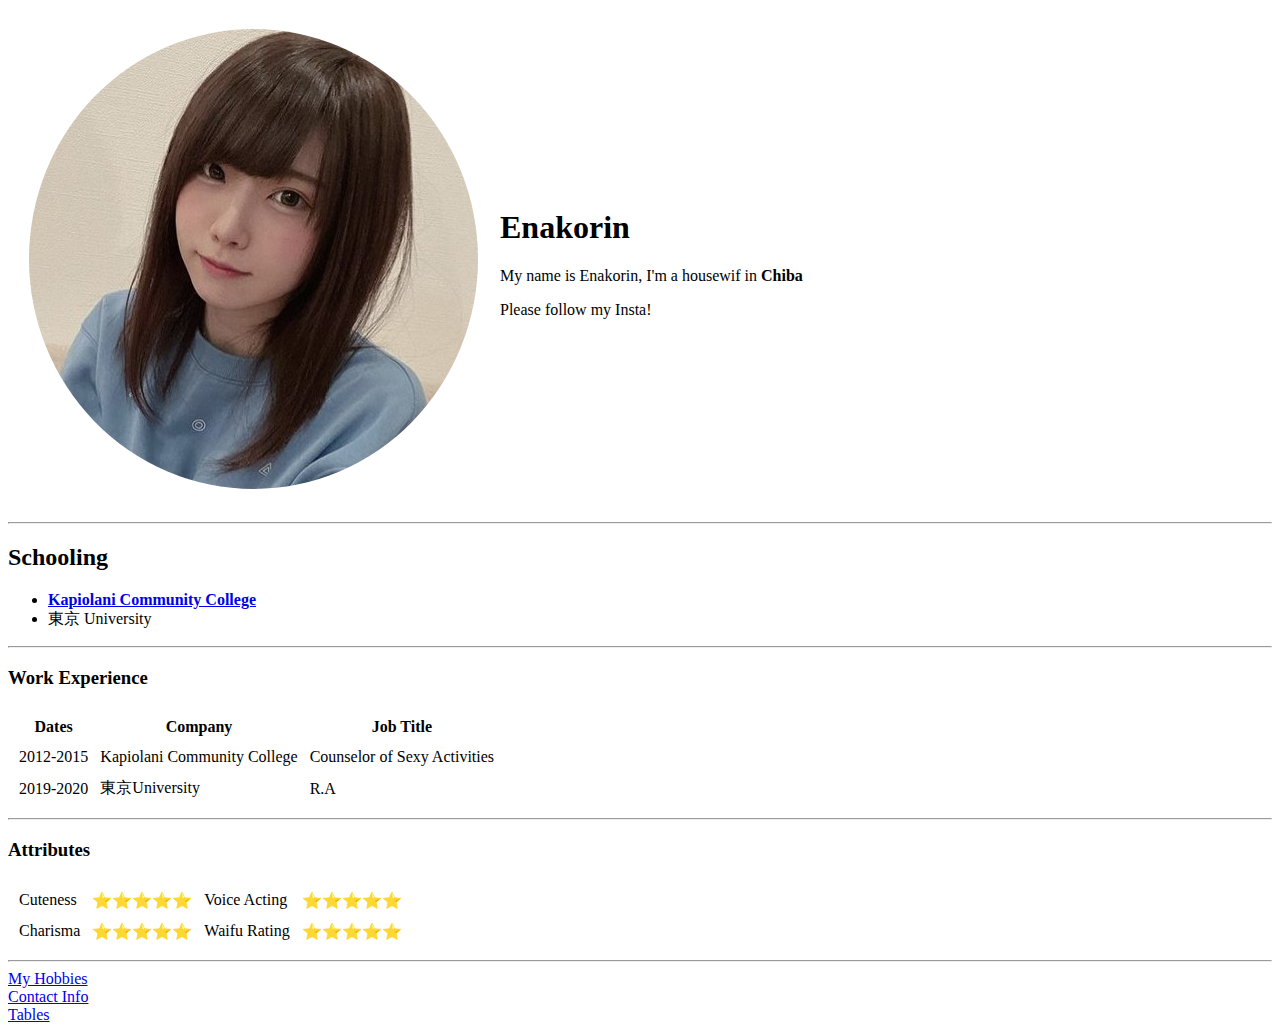
==== index.html @ 94690336 "Added Initial CV Files" ====
<!DOCTYPE html>
<html dir="ltr" lang="en"><head>
<meta http-equiv="content-type" content="text/html; charset=UTF-8">
  <style>
    .enakorin {
      border-radius: 50%;
    }
  </style>
  <meta charset="utf-8">
  <title>My Personal Site</title>
</head>

<body>
  <table cellspacing="20px">
    <tbody><tr>
      <td><img class="enakorin" src="index_files/1440519.jfif" alt="enakorin profile pic"></td>
      <td>
        <h1>Enakorin</h1>
        <p>My name is Enakorin, I'm a housewif in <strong>Chiba</strong></p>
        <p>Please follow my Insta!</p>
      </td>

    </tr>
  </tbody></table>


  <hr>
  <h2> Schooling</h2>
  <ul>
    <li><strong><a href="https://www.kapiolani.hawaii.edu/" target="#">Kapiolani Community College</a></strong></li>
    <li>東京 University</li>
  </ul>

  <hr>
  <h3>Work Experience</h3>
  <table cellspacing="10px">
    <thead>
      <tr>
        <th>Dates</th>
        <th>Company</th>
        <th>Job Title</th>
      </tr>
    </thead>
    <tbody>
      <tr>
        <td>2012-2015</td>
        <td>Kapiolani Community College</td>
        <td>Counselor of Sexy Activities</td>
      </tr>
      <tr>
        <td>2019-2020</td>
        <td>東京University</td>
        <td>R.A</td>
      </tr>
    </tbody>
  </table>

  <hr>
<h3>Attributes</h3>

<table>
              <table cellspacing="10px">
                  <tr>
                    <td>Cuteness</td>
                    <td> ⭐⭐⭐⭐⭐</td>
                    <td>Voice Acting</td>
                    <td>⭐⭐⭐⭐⭐</td>
                  </tr>

                  <tr>
                    <td>Charisma</td>
                    <td>⭐⭐⭐⭐⭐</td>
                    <td>Waifu Rating</td>
                    <td>⭐⭐⭐⭐⭐</td>
                  </tr>
              </table>
<hr>
                <a href="file:///C:/Users/pupuk/Desktop/Udemy/Personal%20Webpage/hobbies.html" target="_blank">My Hobbies</a>
                <br>
                <a href="file:///C:/Users/pupuk/Desktop/Udemy/Personal%20Webpage/contact.html" target="_blank">Contact Info</a>
                <br>

                <a href="file:///C:/Users/pupuk/Desktop/Udemy/Personal%20Webpage/tables.html" target="_blank">Tables</a>










</body>
</html>
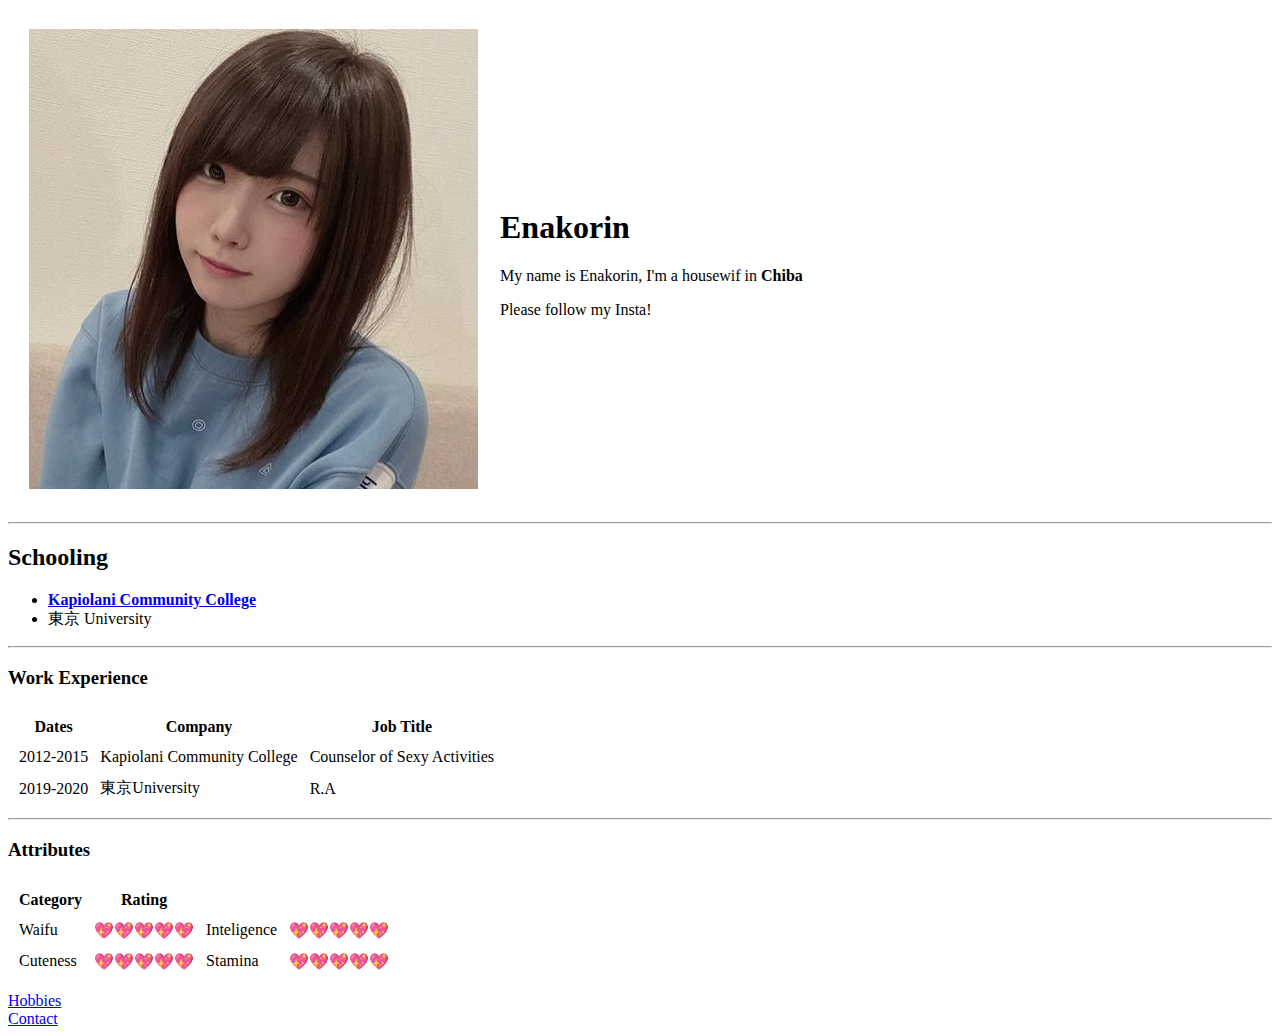
==== commit a9b45532: "Added CSS style sheet, cosmetic changes" ====
--- a/index.html
+++ b/index.html
@@ -1,13 +1,11 @@
 <!DOCTYPE html>
 <html dir="ltr" lang="en"><head>
 <meta http-equiv="content-type" content="text/html; charset=UTF-8">
-  <style>
-    .enakorin {
-      border-radius: 50%;
-    }
-  </style>
+
   <meta charset="utf-8">
   <title>My Personal Site</title>
+  <link rel="stylesheet" href="/home/me/UdemyCV/css/styles.css"
+
 </head>
 
 <body>
@@ -56,40 +54,40 @@
   </table>
 
   <hr>
-<h3>Attributes</h3>
 
-<table>
-              <table cellspacing="10px">
-                  <tr>
-                    <td>Cuteness</td>
-                    <td> ⭐⭐⭐⭐⭐</td>
-                    <td>Voice Acting</td>
-                    <td>⭐⭐⭐⭐⭐</td>
-                  </tr>
+  <h3>Attributes</h3>
+    <table  cellspacing="10px">
+      <thead>
+        <tr>
+          <th>Category</th>
+          <th>Rating</th>
+        </tr>
+        </thead>
+        <tbody>
+          <tr>
+            <td>Waifu</td>
+            <td>💖💖💖💖💖</td>  
+            <td>Inteligence</td>
+            <td>💖💖💖💖💖</td>
+          </tr>
+          <tr>
+            <td>Cuteness</td>
+            <td>💖💖💖💖💖</td>
+            <td>Stamina</td>
+            <td>💖💖💖💖💖</td>
+          </tr>
+          <tr>    
+          </tr>
+        </tbody>
+    </table>
 
-                  <tr>
-                    <td>Charisma</td>
-                    <td>⭐⭐⭐⭐⭐</td>
-                    <td>Waifu Rating</td>
-                    <td>⭐⭐⭐⭐⭐</td>
-                  </tr>
-              </table>
-<hr>
-                <a href="file:///C:/Users/pupuk/Desktop/Udemy/Personal%20Webpage/hobbies.html" target="_blank">My Hobbies</a>
-                <br>
-                <a href="file:///C:/Users/pupuk/Desktop/Udemy/Personal%20Webpage/contact.html" target="_blank">Contact Info</a>
-                <br>
-
-                <a href="file:///C:/Users/pupuk/Desktop/Udemy/Personal%20Webpage/tables.html" target="_blank">Tables</a>
+    <a href="hobbies.html" target="_blank">Hobbies</a><br>
+    <a href="contact.html" target="_blank">Contact</a>
+  
 
 
 
-
-
-
-
-
-
+  
 
 </body>
 </html>
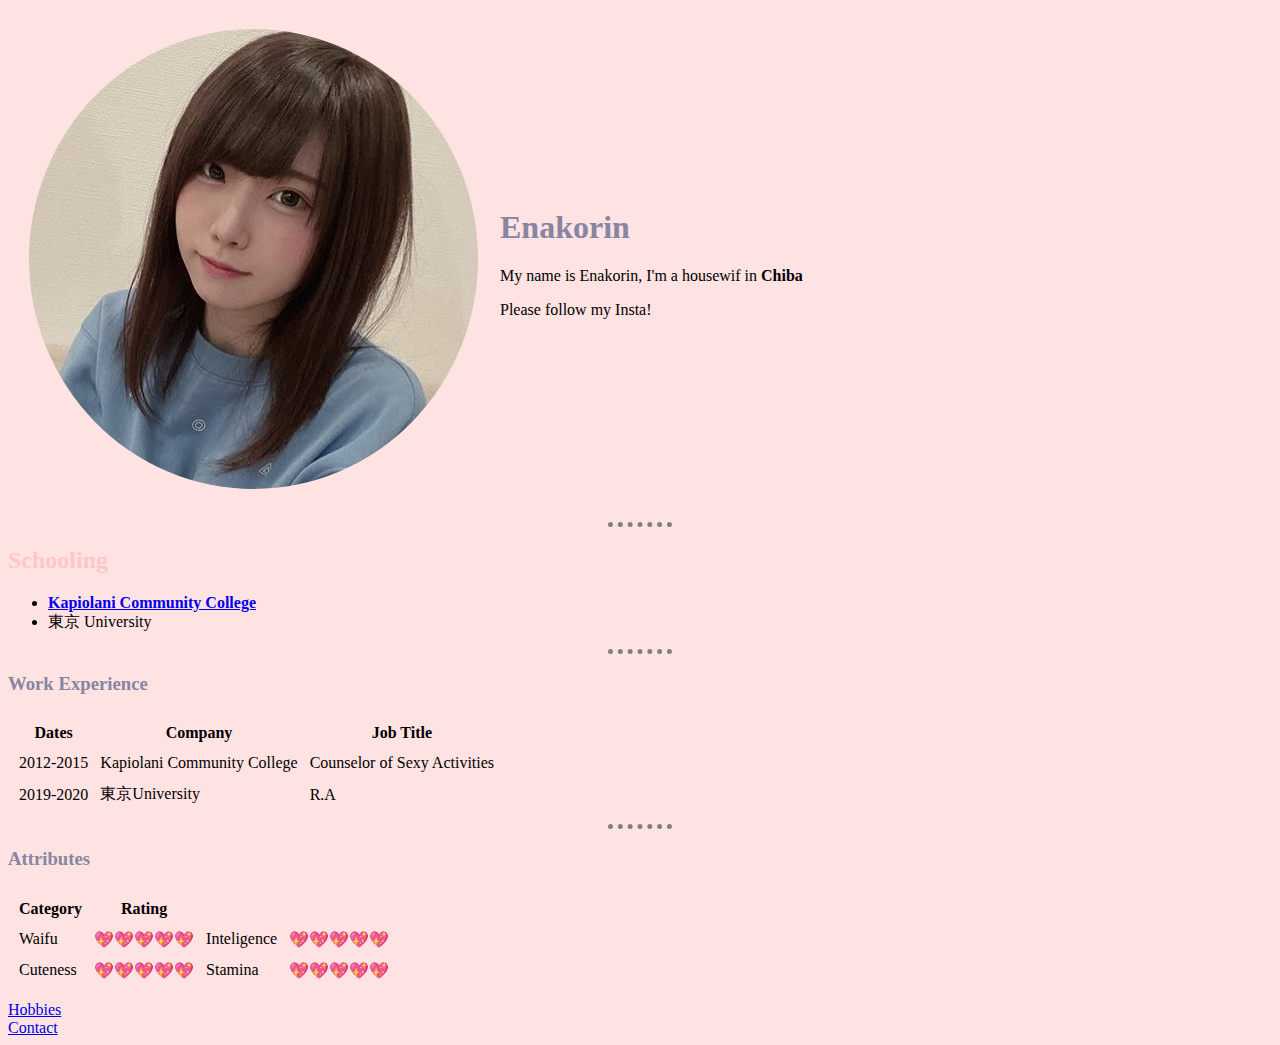
==== commit 4471a13e: "Changed style sheet link" ====
--- a/index.html
+++ b/index.html
@@ -4,7 +4,7 @@
 
   <meta charset="utf-8">
   <title>My Personal Site</title>
-  <link rel="stylesheet" href="/home/me/UdemyCV/css/styles.css"
+  <link rel="stylesheet" href="css/styles.css"
 
 </head>
 
--- a/css/styles.css
+++ b/css/styles.css
@@ -0,0 +1,30 @@
+
+    .enakorin {
+        border-radius: 50%;
+      }
+  
+      body {
+        background-color: #ffe2e2;
+      }
+  
+      hr {
+        
+        border-style:none;
+        border-top: dotted;
+        border-color: grey;
+        border-width: 5px;
+        height: 0;
+        width: 5%;
+      }
+
+      h1{
+          color: #8785a2;
+      }
+
+      h2{
+          color:#ffc7c7;
+      }
+
+      h3 {
+          color: #8785a2;
+      }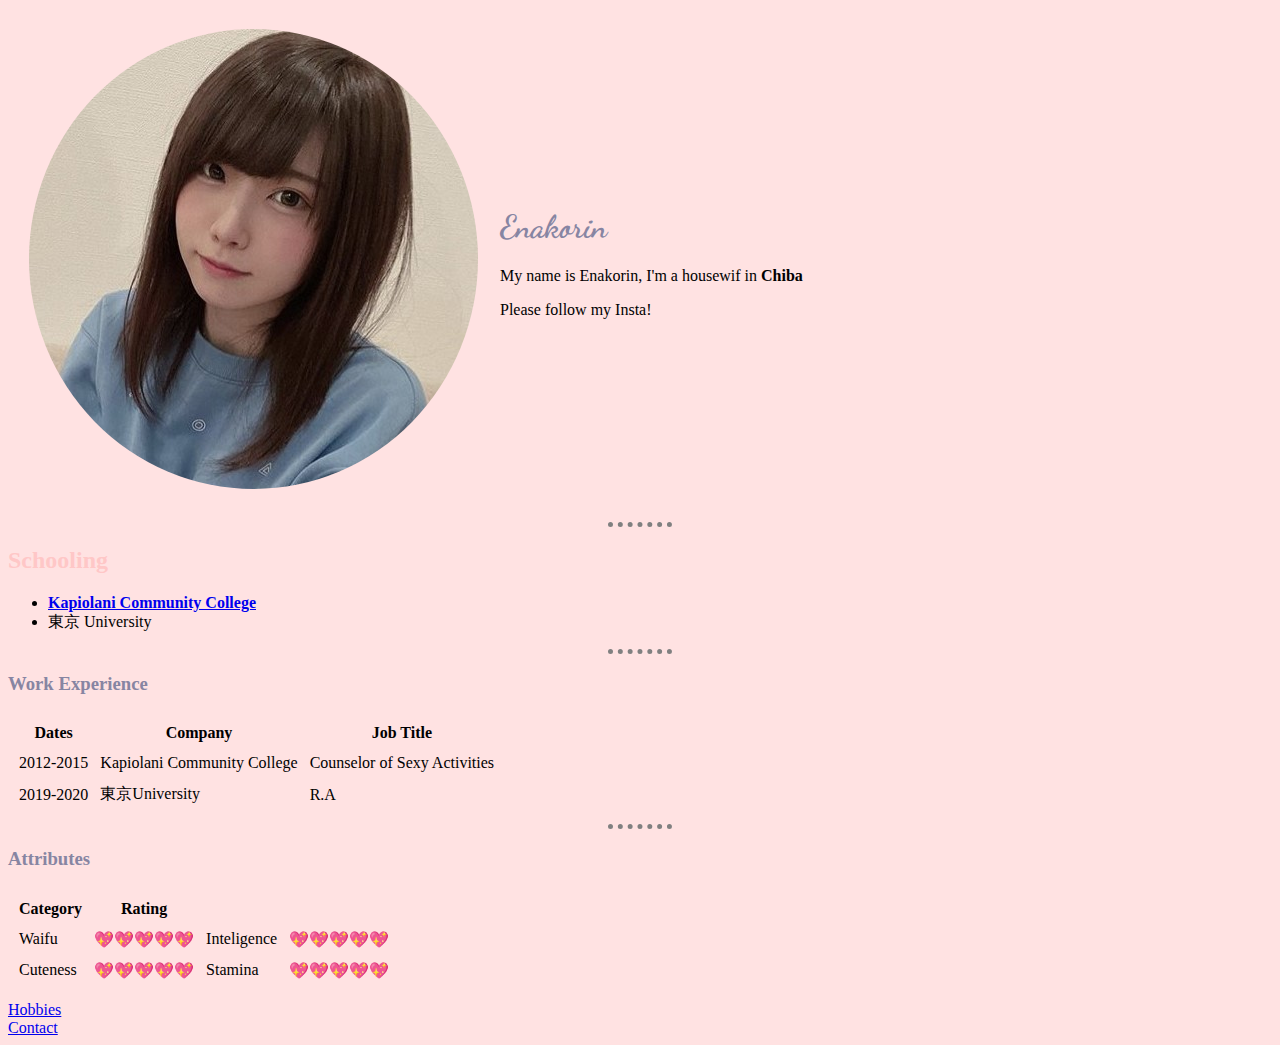
==== commit bddc3177: "added font style" ====
--- a/index.html
+++ b/index.html
@@ -4,7 +4,8 @@
 
   <meta charset="utf-8">
   <title>My Personal Site</title>
-  <link rel="stylesheet" href="css/styles.css"
+  <link rel="stylesheet" href="css/styles.css">
+  <link href="https://fonts.googleapis.com/css2?family=Dancing+Script:wght@700&display=swap" rel="stylesheet"> 
 
 </head>
 
--- a/css/styles.css
+++ b/css/styles.css
@@ -5,6 +5,7 @@
   
       body {
         background-color: #ffe2e2;
+        ;
       }
   
       hr {
@@ -19,6 +20,7 @@
 
       h1{
           color: #8785a2;
+          font-family: 'dancing script';
       }
 
       h2{
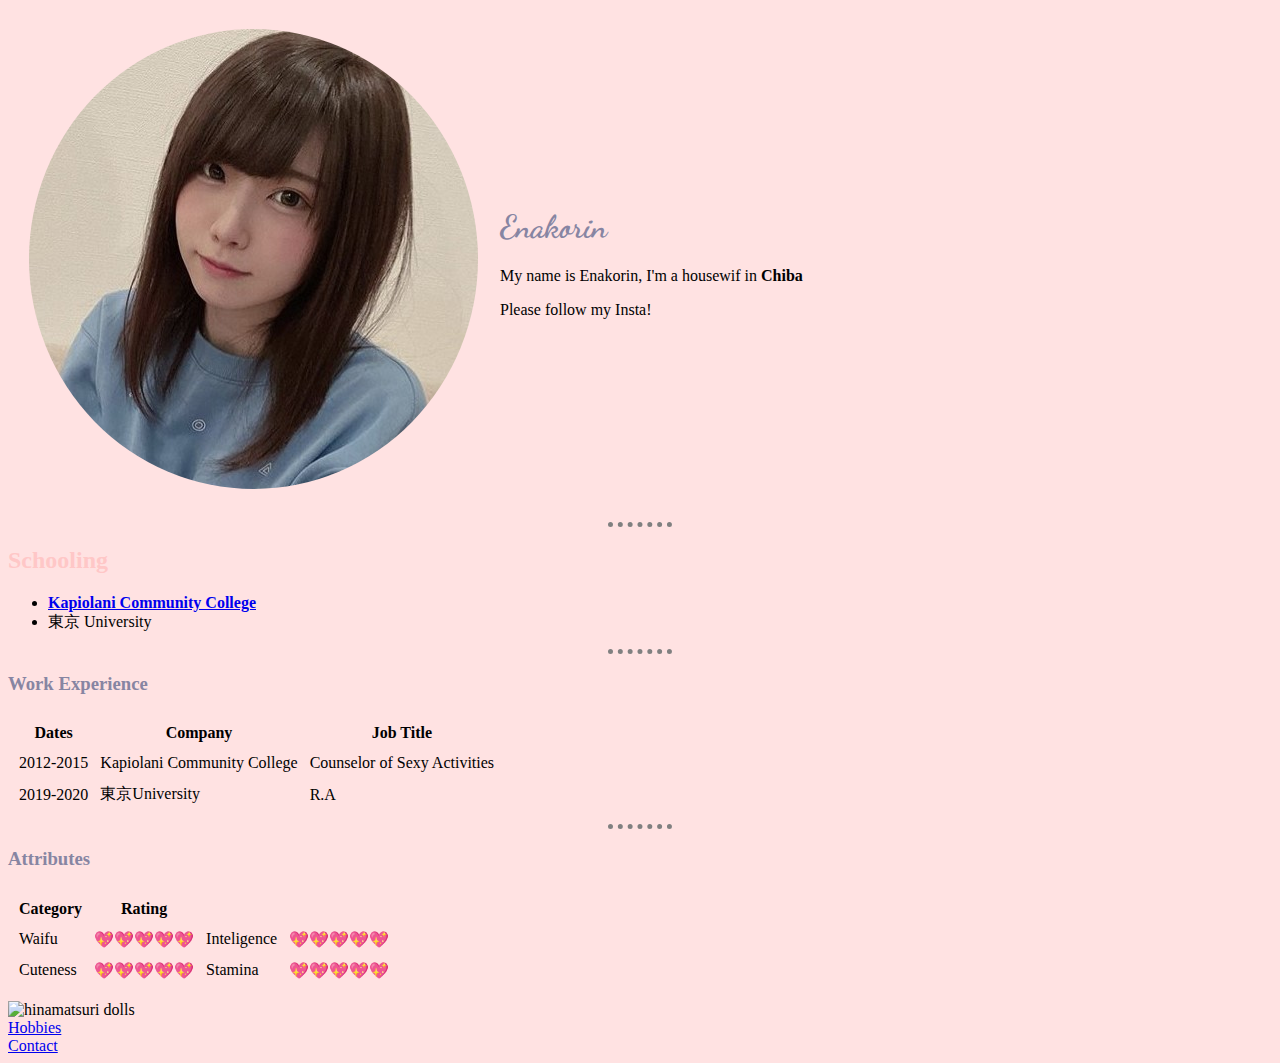
==== commit 7e2b11e1: "replaced Udemy CD with My Site" ====
--- a/index.html
+++ b/index.html
@@ -82,6 +82,7 @@
         </tbody>
     </table>
 
+    <img class ="hinamatsuri" src="https://emojipedia-us.s3.dualstack.us-west-1.amazonaws.com/thumbs/160/twitter/247/japanese-dolls_1f38e.png" alt="hinamatsuri dolls"><br>
     <a href="hobbies.html" target="_blank">Hobbies</a><br>
     <a href="contact.html" target="_blank">Contact</a>
   
--- a/css/styles.css
+++ b/css/styles.css
@@ -5,6 +5,7 @@
   
       body {
         background-color: #ffe2e2;
+        position: relative;
         ;
       }
   
@@ -29,4 +30,11 @@
 
       h3 {
           color: #8785a2;
-      }+      }
+
+      .hinamatsuri {
+        
+      }
+
+    
+    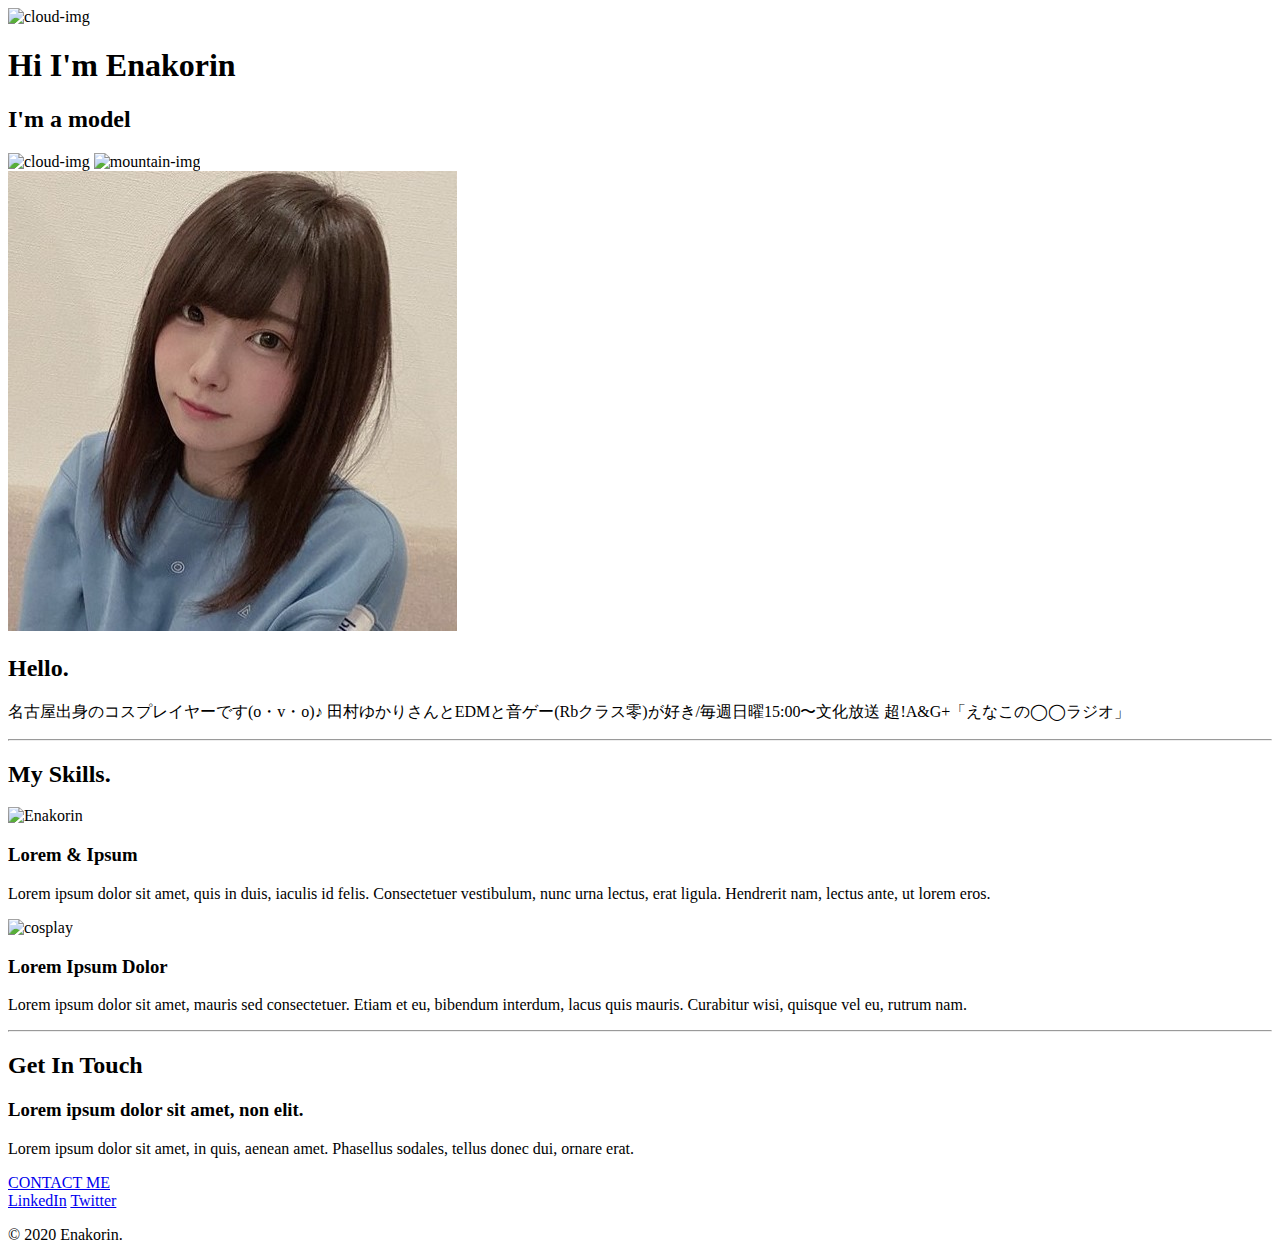
==== commit f6de748a: "commited new stuff" ====
--- a/index.html
+++ b/index.html
@@ -1,95 +1,62 @@
-<!DOCTYPE html>
-<html dir="ltr" lang="en"><head>
-<meta http-equiv="content-type" content="text/html; charset=UTF-8">
-
-  <meta charset="utf-8">
-  <title>My Personal Site</title>
-  <link rel="stylesheet" href="css/styles.css">
-  <link href="https://fonts.googleapis.com/css2?family=Dancing+Script:wght@700&display=swap" rel="stylesheet"> 
-
-</head>
-
-<body>
-  <table cellspacing="20px">
-    <tbody><tr>
-      <td><img class="enakorin" src="index_files/1440519.jfif" alt="enakorin profile pic"></td>
-      <td>
-        <h1>Enakorin</h1>
-        <p>My name is Enakorin, I'm a housewif in <strong>Chiba</strong></p>
-        <p>Please follow my Insta!</p>
-      </td>
-
-    </tr>
-  </tbody></table>
-
-
-  <hr>
-  <h2> Schooling</h2>
-  <ul>
-    <li><strong><a href="https://www.kapiolani.hawaii.edu/" target="#">Kapiolani Community College</a></strong></li>
-    <li>東京 University</li>
-  </ul>
-
-  <hr>
-  <h3>Work Experience</h3>
-  <table cellspacing="10px">
-    <thead>
-      <tr>
-        <th>Dates</th>
-        <th>Company</th>
-        <th>Job Title</th>
-      </tr>
-    </thead>
-    <tbody>
-      <tr>
-        <td>2012-2015</td>
-        <td>Kapiolani Community College</td>
-        <td>Counselor of Sexy Activities</td>
-      </tr>
-      <tr>
-        <td>2019-2020</td>
-        <td>東京University</td>
-        <td>R.A</td>
-      </tr>
-    </tbody>
-  </table>
-
-  <hr>
-
-  <h3>Attributes</h3>
-    <table  cellspacing="10px">
-      <thead>
-        <tr>
-          <th>Category</th>
-          <th>Rating</th>
-        </tr>
-        </thead>
-        <tbody>
-          <tr>
-            <td>Waifu</td>
-            <td>💖💖💖💖💖</td>  
-            <td>Inteligence</td>
-            <td>💖💖💖💖💖</td>
-          </tr>
-          <tr>
-            <td>Cuteness</td>
-            <td>💖💖💖💖💖</td>
-            <td>Stamina</td>
-            <td>💖💖💖💖💖</td>
-          </tr>
-          <tr>    
-          </tr>
-        </tbody>
-    </table>
-
-    <img class ="hinamatsuri" src="https://emojipedia-us.s3.dualstack.us-west-1.amazonaws.com/thumbs/160/twitter/247/japanese-dolls_1f38e.png" alt="hinamatsuri dolls"><br>
-    <a href="hobbies.html" target="_blank">Hobbies</a><br>
-    <a href="contact.html" target="_blank">Contact</a>
-  
-
-
-
-  
-
-</body>
-</html>
+<!DOCTYPE html>
+<html lang="en">
+<head>
+    <meta charset="UTF-8">
+    <meta name="viewport" content="width=device-width, initial-scale=1.0">
+    <title>Enakorin</title>
+    <link rel="stylesheet" href="/home/me/My Site/css/styles.css" >
+    <link rel="icon" href="favicon.png">
+    <link href="https://fonts.googleapis.com/css2?family=Dancing+Script&display=swap" rel="stylesheet"> 
+</head>
+<body>
+<div class="top-container">
+    <img class="cloud-top" src="Images/cloud.png" alt="cloud-img">
+    <h1>Hi I'm Enakorin</h1>
+    <h2>I'm a <span class="model">model</span></h2>
+    <img class="cloud-bot" src="Images/cloud.png" alt="cloud-img">
+    <img  src="Images/mountain.png" alt="mountain-img">
+   
+</div class="top-container">
+
+<div class="middle-container">
+    <div class="profile">
+      <img class="enakorin" src="1440519.jpg" alt="Enakorin">
+      <h2 >Hello.</h2>
+      <p>名古屋出身のコスプレイヤーです(o・v・o)♪ 田村ゆかりさんとEDMと音ゲー(Rbクラス零)が好き/毎週日曜15:00〜文化放送 超!A&G+「えなこの◯◯ラジオ」
+    </div>
+    <hr>
+    <div class="skills">
+      <h2>My Skills.</h2>
+      <div class="skill-row">
+        <img class="waifu" src="Images/64574867_100972657848975_2121222692897900022_n.jpg" alt="Enakorin">
+        <h3>Lorem & Ipsum</h3>
+        <p>Lorem ipsum dolor sit amet, quis in duis, iaculis id felis. Consectetuer vestibulum, nunc urna lectus, erat ligula. Hendrerit nam, lectus ante, ut lorem eros.</p>
+      </div>
+      <div class="skill-row">
+        <img class="cosplay" src="Images/enakorin.jpg" alt="cosplay">
+        <h3>Lorem Ipsum Dolor</h3>
+        <p>Lorem ipsum dolor sit amet, mauris sed consectetuer. Etiam et eu, bibendum interdum, lacus quis mauris. Curabitur wisi, quisque vel eu, rutrum nam.</p>
+      </div>
+    </div>
+    <hr>
+    <div class="contact-me">
+      <h2>Get In Touch</h2>
+      <h3>Lorem ipsum dolor sit amet, non elit.</h3>
+      <p>Lorem ipsum dolor sit amet, in quis, aenean amet. Phasellus sodales, tellus donec dui, ornare erat.</p>
+      <a class="btn" href="mailto:name@email.com">CONTACT ME</a>
+    </div>
+  </div>
+  
+  
+  <div class="bottom-container">
+    <a class="footer-link" href="https://www.linkedin.com/" target="_blank">LinkedIn</a>
+    <a class="footer-link" href="https://twitter.com/" target="_blank">Twitter</a>
+    <p>© 2020 Enakorin.</p>
+  </div>
+  
+
+
+
+    
+</body>
+</html>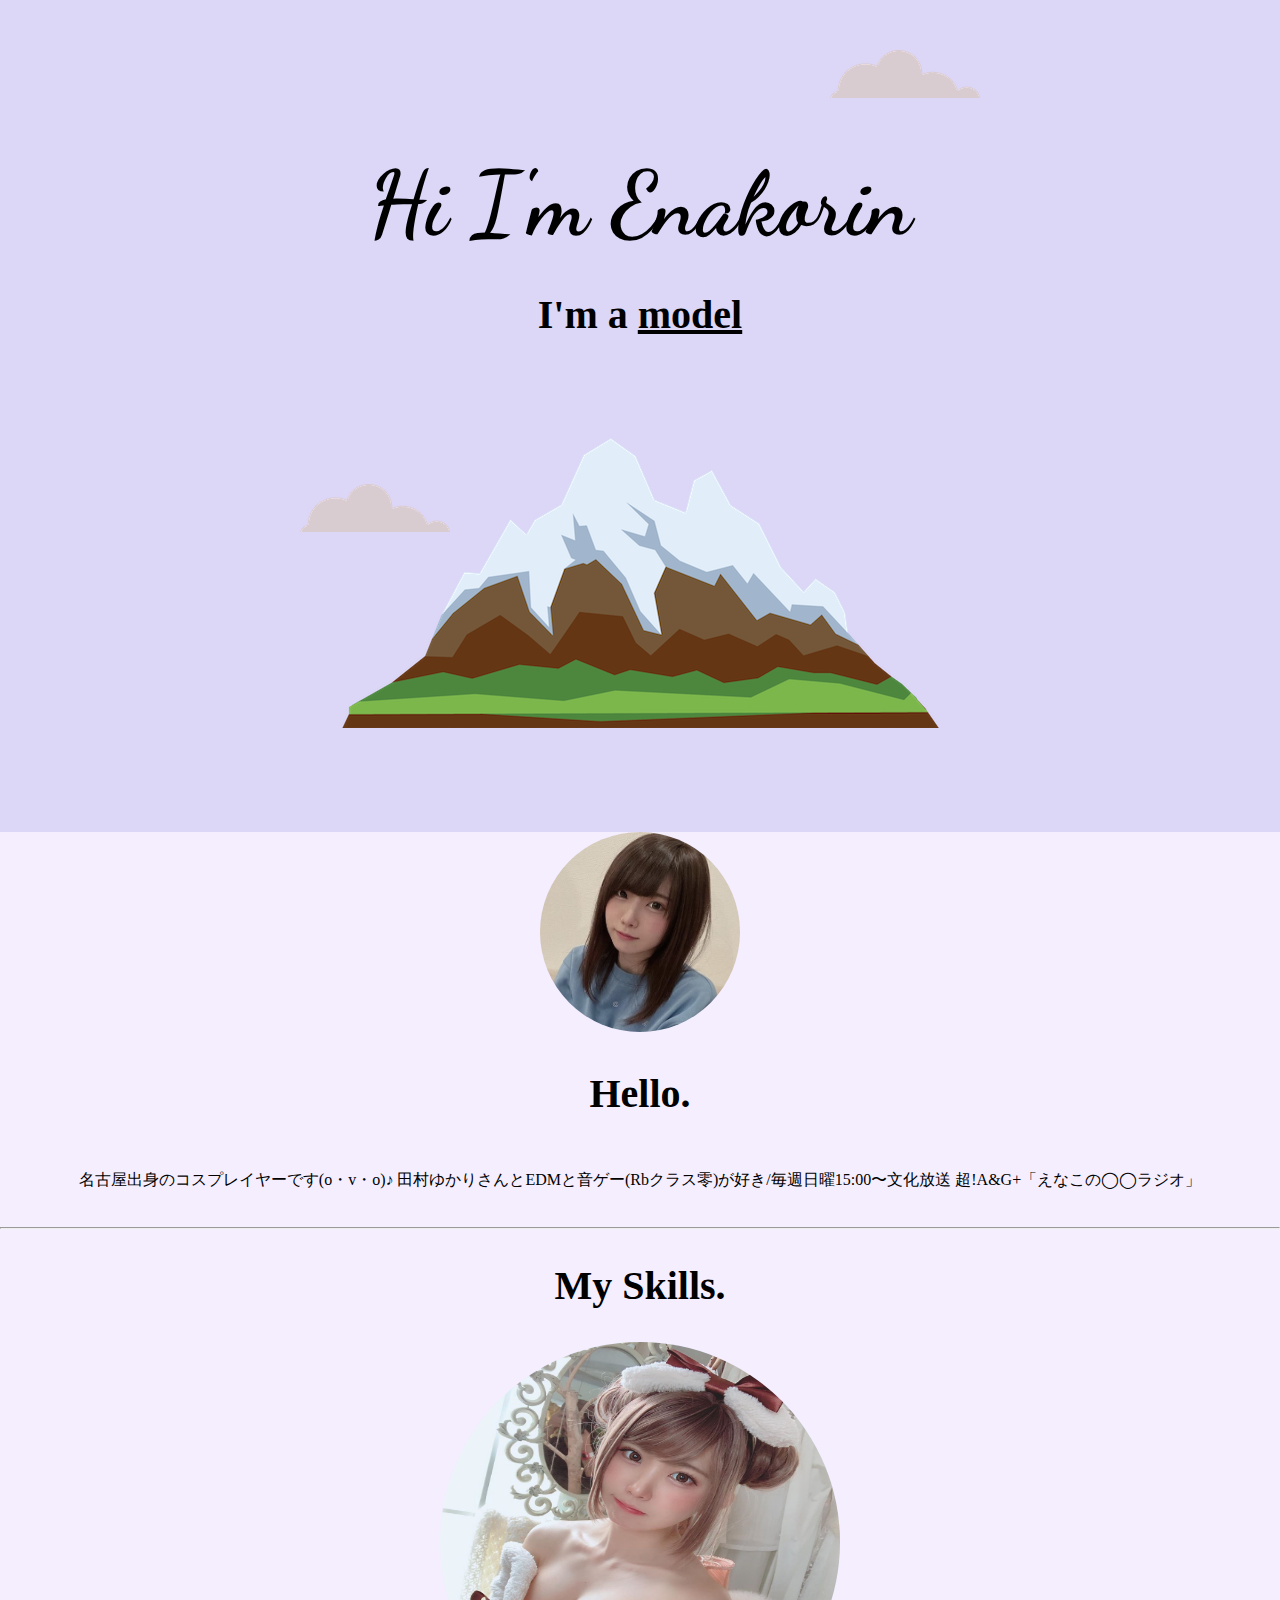
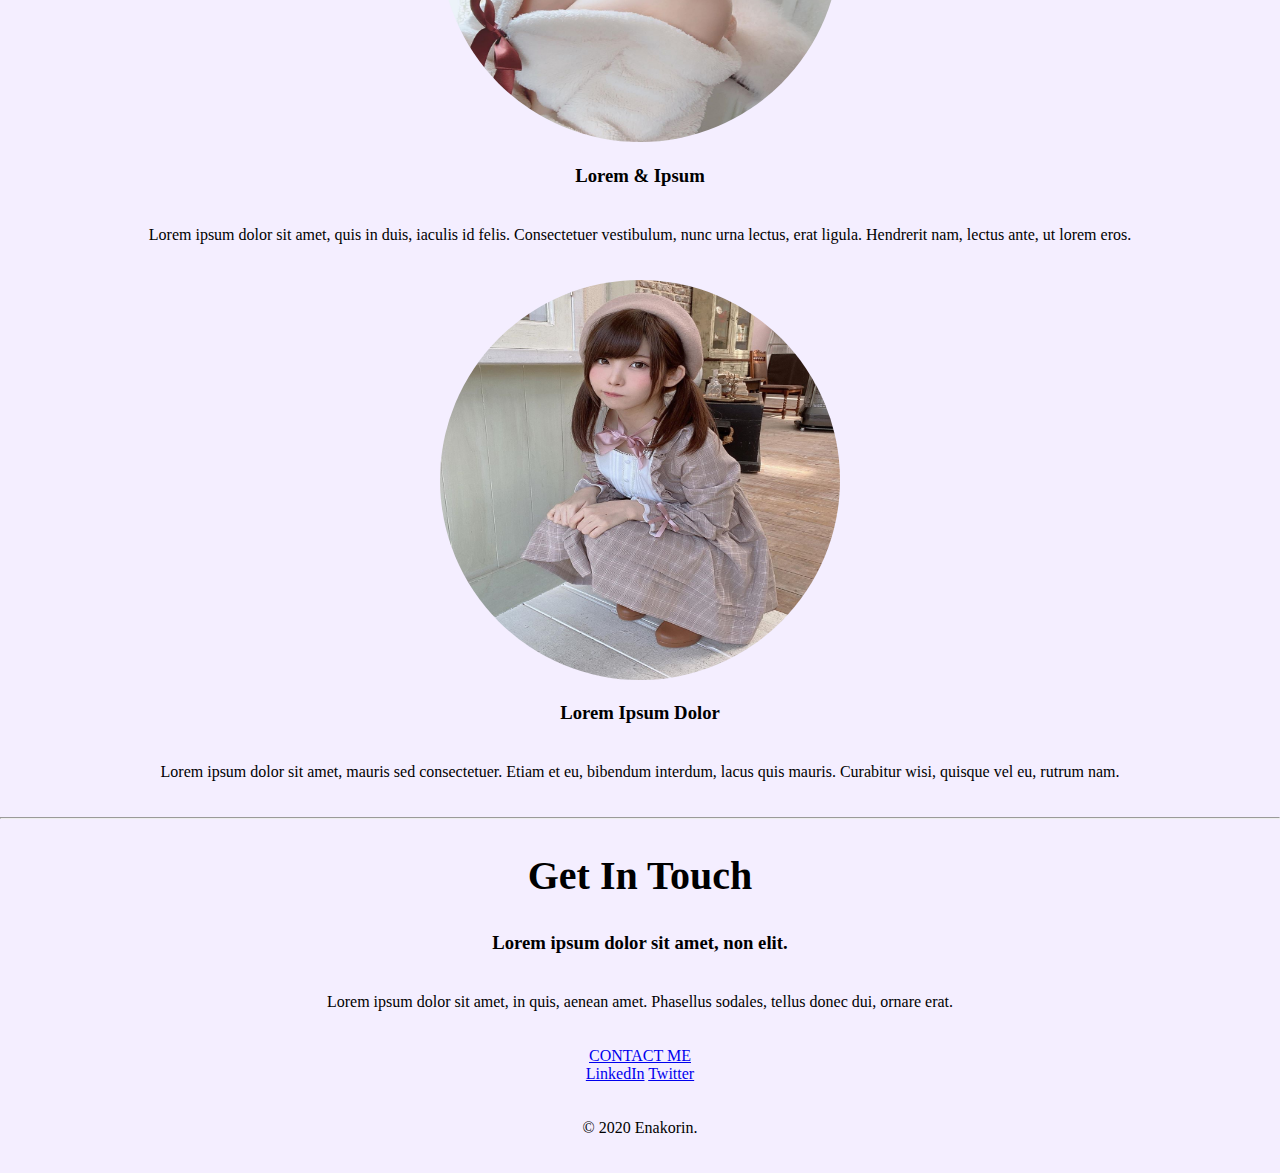
==== commit 9a912e0b: "Update index.html" ====
--- a/index.html
+++ b/index.html
@@ -4,7 +4,7 @@
     <meta charset="UTF-8">
     <meta name="viewport" content="width=device-width, initial-scale=1.0">
     <title>Enakorin</title>
-    <link rel="stylesheet" href="/home/me/My Site/css/styles.css" >
+    <link rel="stylesheet" href="css/styles.css" >
     <link rel="icon" href="favicon.png">
     <link href="https://fonts.googleapis.com/css2?family=Dancing+Script&display=swap" rel="stylesheet"> 
 </head>
@@ -59,4 +59,4 @@
 
     
 </body>
-</html>+</html>
--- a/css/styles.css
+++ b/css/styles.css
@@ -0,0 +1,74 @@
+
+
+body {
+    margin: 0;
+    background-color: #f4eeff;
+    text-align: center;
+    
+    
+}
+
+
+.top-container {
+    position: relative;
+    padding: 100px;
+    background: #dcd6f7;
+}
+
+h1 {
+    
+    text-align: center;
+    font-family: 'Dancing Script';
+    font-size: 562.5%;
+    margin:50px auto 0 auto;
+
+ 
+}
+
+h2 {
+    font-size: 2.5rem;
+}
+
+.enakorin {
+    border-radius: 50%;
+    height: 200px;
+    width: 200px;
+}
+
+
+p {
+    padding: 20px;
+
+}
+
+.model {
+    text-decoration: underline;
+}
+
+.cloud-top {
+    position: absolute;
+    right: 300px;
+    top: 50px;
+
+}
+
+.cloud-bot {
+    position: absolute;
+    left: 300px;
+    bottom: 300px;
+
+}
+
+
+.waifu {
+    height: 400px;
+    width: 400px;
+    border-radius: 50%;
+}
+.cosplay {
+    height: 400px;
+    width: 400px;
+    border-radius: 50%;
+
+
+
